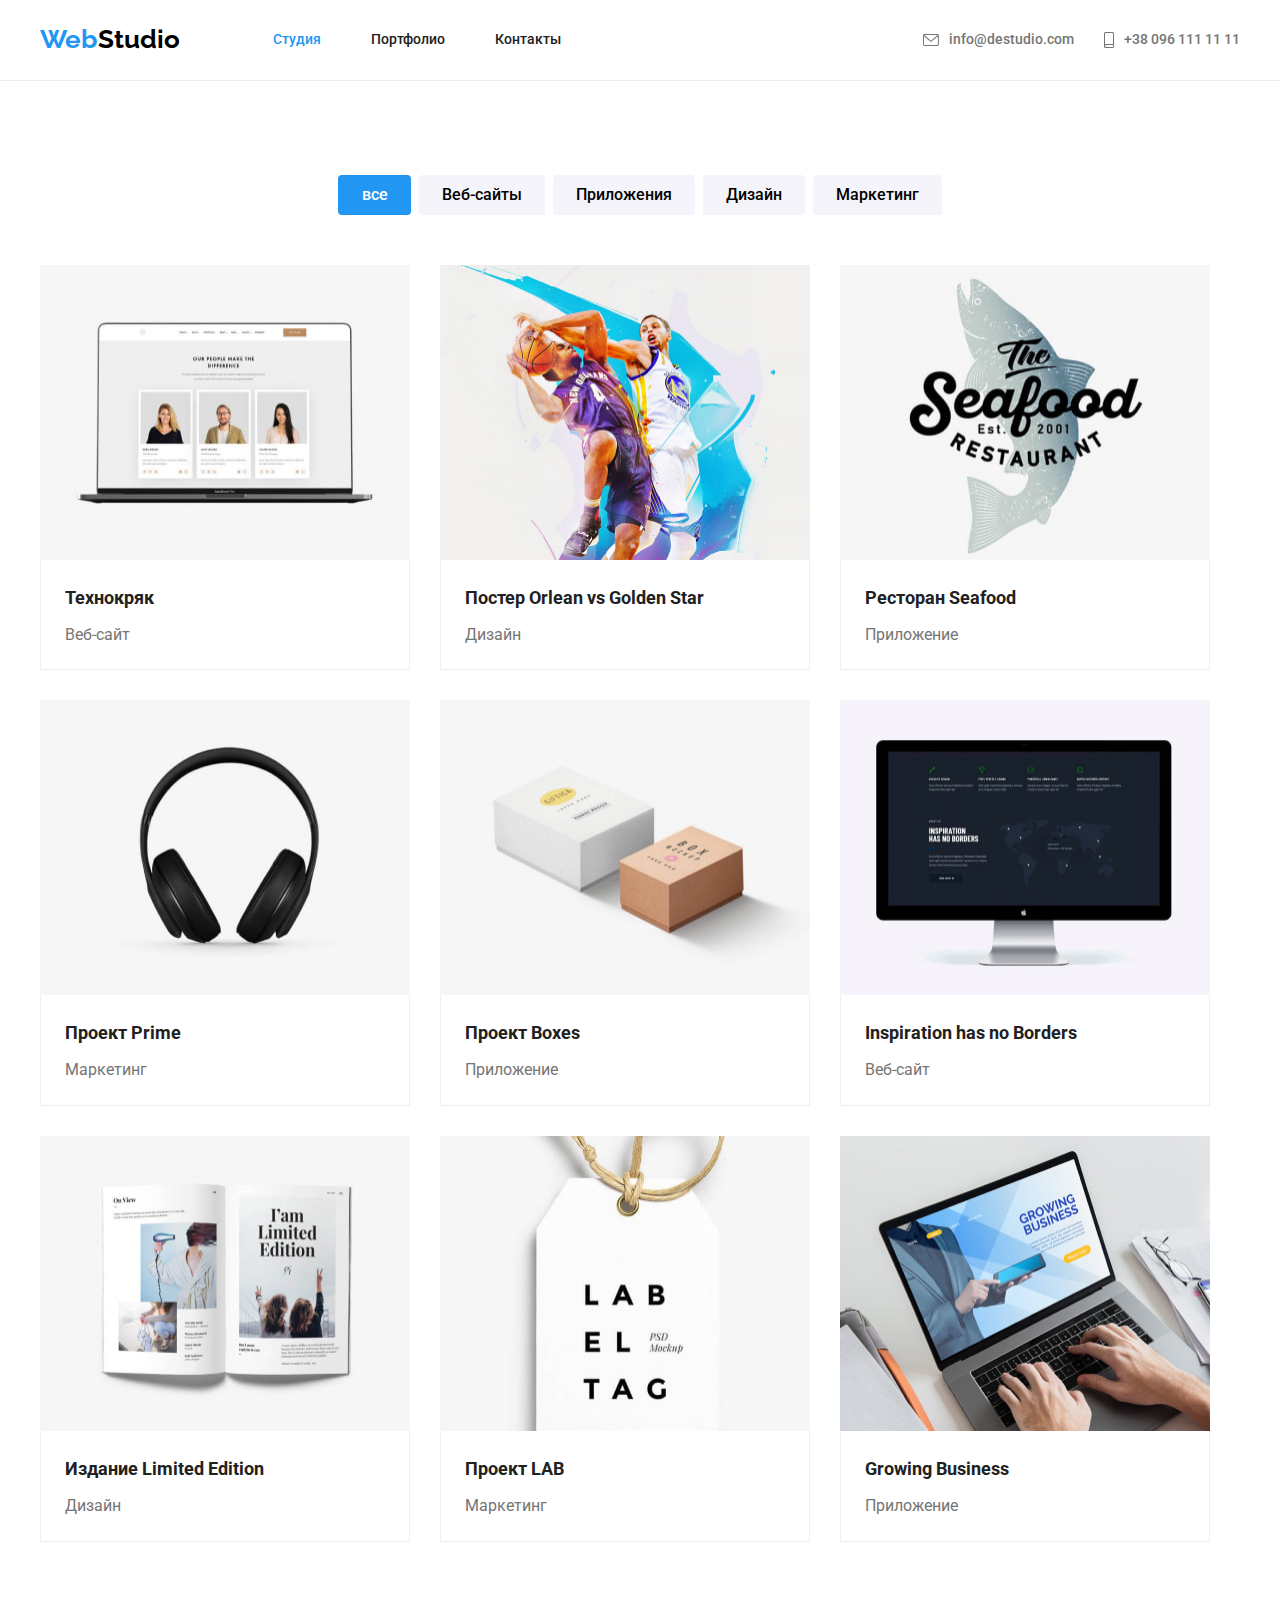
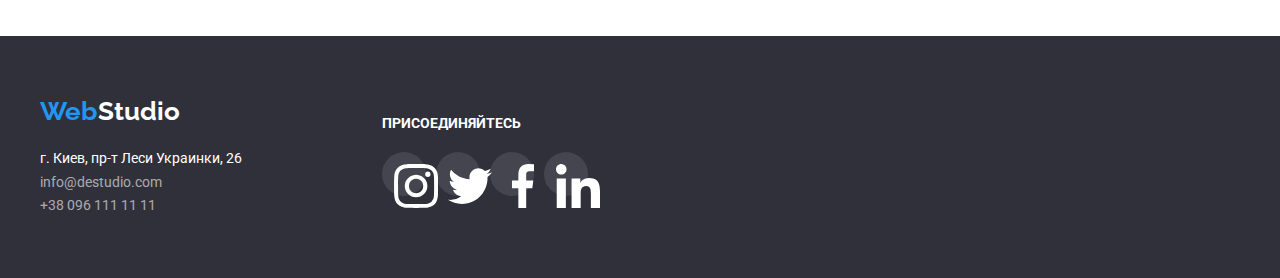
==== portfolio.htm @ 6a509ebc "hm-4" ====
<!DOCTYPE html>
<html lang="ru">
  <head>
    <meta charset="UTF-8" />
    <meta http-equiv="X-UA-Compatible" content="IE=edge" />
    <meta name="viewport" content="width=device-width, initial-scale=1.0" />
    <link rel="preconnect" href="https://fonts.googleapis.com" />
    <link rel="preconnect" href="https://fonts.gstatic.com" crossorigin />
    <link
      href="https://fonts.googleapis.com/css2?family=Raleway:wght@700&family=Roboto:wght@400;500;700;900&display=swap"
      rel="stylesheet"
    />
    <title>Portfolio</title>
    <link
      rel="stylesheet"
      href="https://cdnjs.cloudflare.com/ajax/libs/modern-normalize/1.1.0/modern-normalize.min.css"
      integrity="sha512-wpPYUAdjBVSE4KJnH1VR1HeZfpl1ub8YT/NKx4PuQ5NmX2tKuGu6U/JRp5y+Y8XG2tV+wKQpNHVUX03MfMFn9Q=="
      crossorigin="anonymous"
      referrerpolicy="no-referrer"
    />
    <link rel="stylesheet" href="./css/common.css" />
    <link rel="stylesheet" href="./css/styles.css" />
  </head>
  <body class="page">
    <!-- Шапка -->
    
    <header class="header">
      <div class="conteiner main-header">
        <nav class="nav">
          <a class="logo" href="./index.html">
            <span class="logo-web" lang="en">Web</span>
            <span class="logo-studio" lang="en"> Studio</span></a
          >
          <ul class="nav-list">
            <li class="list">
              <a class="nav-item current" href="./index.html">Студия</a>
            </li>
            <li class="list">
              <a class="nav-item" href="./portfolio.htm">Портфолио</a>
            </li>
            <li class="list"><a class="nav-item" href="">Контакты</a></li>
          </ul>
        </nav>
        <ul class="auth-list">
          <li class="item">
            <a class="auth-link" href="mailto:info@destudio.com">
              <svg class="auth-svg envelop">
                <use href="./img/icons/symbol-defs.svg#envelope"></use>
              </svg>
              info@destudio.com
            </a>
          </li>
          <li class="item">
            <a class="auth-link" href="tel:+380961111111">
              <svg class="auth-svg smartphone">
                <use href="./img/icons/symbol-defs.svg#smartphone"></use>
              </svg>
              +38 096 111 11 11</a
            >
          </li>
        </ul>
      </div>
    </header>
    <main>
      
      <!-- портфолио -->
      <section class="section">
        <div class="conteiner">
          <h1 class="visually-hidden">портфолио</h1>
          <ul class="list-btn">
            <li class="item-btn ">
              <button class="portolio-button current" type="button">все</button>
            </li>
            <li class="item-btn">
              <button class="portolio-button" type="button">Веб-сайты</button>
            </li>
            <li class="item-btn">
              <button class="portolio-button" type="button">Приложения</button>
            </li>
            <li class="item-btn">
              <button class="portolio-button" type="button">Дизайн</button>
            </li>
            <li class="item-btn">
              <button class="portolio-button" type="button">Маркетинг</button>
            </li>
          </ul>
          <ul class="portolio-list">
            <li class="porfolio-item">
              <a class="potfolio-link" href="">
                <img
                  src="./img/portfolio/tehnokryk.jpg"
                  alt=" ноутбук"
                  width="370"
                  height="295"
                />
                <div class="card-text">
                  <h2 class="portolio-title">Технокряк</h2>
                <p class="portfolio-text">Веб-сайт</p>
                </div>
                
              </a>
            </li>
            <li class="porfolio-item">
              <a class="potfolio-link" href="">
                <img
                  src="./img/portfolio/neworlean.jpg"
                  alt="басктбольная команда новый орлеан"
                  width="370"
                  height="295"
                />
                <div class="card-text">
                  <h2 class="portolio-title">
                    Постер <span lang="en">Orlean vs Golden Star</span>
                  </h2>
                  <p class="portfolio-text">Дизайн</p>
                </div>
                
              </a>
            </li>
            <li class="porfolio-item">
              <a class="potfolio-link" href="">
                <img
                  src="./img/portfolio/seafood.jpg"
                  alt="лого ресторона сифуд"
                  width="370"
                  height="295"
                />
                <div class="card-text">
                  <h2 class="portolio-title">
                    Ресторан <span lang="en">Seafood</span>
                  </h2>
                  <p class="portfolio-text">Приложение</p>
                </div>
                
              </a>
            </li>
            <li class="porfolio-item">
              <a class="potfolio-link" href="">
                <img
                  src="./img/portfolio/prime.jpg"
                  alt="наушники"
                  width="370"
                  height="295"
                />
                <div class="card-text">
                  <h2 class="portolio-title">
                    Проект <span lang="en">Prime</span>
                  </h2>
                  <p class="portfolio-text">Маркетинг</p>
                </div>
                
              </a>
            </li>
            <li class="porfolio-item">
              <a class="potfolio-link" href="">
                <img
                  src="./img/portfolio/box.jpg"
                  alt="две коробки"
                  width="370"
                  height="295"
                />
                <div class="card-text">
                  <h2 class="portolio-title">
                    Проект <span lang="en">Boxes</span>
                  </h2>
                  <p class="portfolio-text">Приложение</p>
                </div>
                
              </a>
            </li>
            <li class="porfolio-item">
              <a class="potfolio-link" href="">
                <img
                  src="./img/portfolio/inspiration.jpg"
                  alt="настолный монитор"
                  width="370"
                  height="295"
                />
                <div class="card-text">
                  <h2 class="portolio-title">
                    <span lang="en">Inspiration has no Borders</span>
                  </h2>
                  <p class="portfolio-text">Веб-сайт</p>
                </div>
                
              </a>
            </li>
            <li class="porfolio-item">
              <a class="potfolio-link" href="">
                <img
                  src="./img/portfolio/limedition.jpg"
                  alt="разворот журнала"
                  width="370"
                  height="295"
                />
                <div class="card-text">
                  <h2 class="portolio-title">
                    Издание <span lang="en">Limited Edition</span>
                  </h2>
                  <p class="portfolio-text">Дизайн</p>
                </div>
                
              </a>
            </li>
            <li class="porfolio-item">
              <a class="potfolio-link" href="">
                <img
                  src="./img/portfolio/lab.jpg"
                  alt="бирка с лого лаб"
                  width="370"
                  height="295"
                />
                <div class="card-text">
                  <h2 class="portolio-title">
                    Проект <span lang="en">LAB</span>
                  </h2>
                  <p class="portfolio-text">Маркетинг</p>
                </div>
                
              </a>
            </li>
            <li class="porfolio-item">
              <a class="potfolio-link" href="">
                <img
                  src="./img/portfolio/growingbiz.jpg"
                  alt="набор текста на ноутбуке"
                  width="370"
                  height="295"
                />
                <div class="card-text">
                  <h2 class="portolio-title">
                    <span lang="en">Growing Business</span>
                  </h2>
                  <p class="portfolio-text">Приложение</p>
                </div>
                
              </a>
            </li>
          </ul>
        </div>
      </section>
    </main>
    <!-- подвал -->
    <footer class="footer">
      <div class="conteiner social">
        <div class="address">
          <a class="footer-logo" href="./index.html">
            <span class="logo-web" lang="en">Web</span>
            <span class="footer-studio" lang="en">Studio</span></a
          >
          <address class="address">
            <span>г. Киев, пр-т Леси Украинки, 26</span>

            <ul class="add-link">
              <li>
                <a class="add-item" href="mailto:info@destudio.com"
                  >info@destudio.com</a
                >
              </li>
              <li>
                <a class="add-item" href="tel:+380961111111"
                  >+38 096 111 11 11</a
                >
              </li>
            </ul>
          </address>
        </div>
        <div class="footer-social">
          <p class="social-text">присоединяйтесь</p>
          <ul class="social-list">
            <li class="social-item">
              <a
                class="social-link"
                href="https://www.instagram.com/"
                target="_blank"
                rel="no-referrer nofollow"
                aria-label=" instagram"
              >
                <svg class="svg-footer">
                  <use href="./img/icons/symbol-defs.svg#instagram"></use>
                </svg>
              </a>
            </li>
            <li class="social-item">
              <a
                class="social-link"
                href="https://twitter.com/?lang=ru"
                target="_blank"
                rel="no-referrer nofollow"
                aria-label=" tweeter"
              >
                <svg class="svg-footer">
                  <use href="./img/icons/symbol-defs.svg#twitter"></use>
                </svg>
              </a>
            </li>
            <li class="social-item">
              <a
                class="social-link"
                href="https://www.facebook.com/"
                target="_blank"
                rel="no-referrer nofollow"
                aria-label=" facebook"
              >
                <svg class="svg-footer">
                  <use href="./img/icons/symbol-defs.svg#facebook"></use>
                </svg>
              </a>
            </li>
            <li class="social-item">
              <a
                class="social-link"
                href="https://www.linkedin.com/"
                target="_blank"
                rel="no-referrer nofollow"
                aria-label=" linkid"
              >
                <svg class="svg-footer">
                  <use href="./img/icons/symbol-defs.svg#linkedin"></use>
                </svg>
              </a>
            </li>
          </ul>
        </div>
      </div>
    </footer>
  </body>
</html>
---- css/common.css ----
/* цвет главный черный #212121*/
/* цвет вторичный серый #757575 */
/* цвет кнопки белый #FFFFFF */
/* цвет ссылок в футере белый #FFFFFF60 % */
/* цвет вторичный #2F303A; */
/* цвет ховера #2196F3 */
/* цвет фона блока наш персонал #F5F4FA */
/* цвет лого веб футера */

.list {
    list-style: none;
}

:root {
    --primary-text-color: #212121;
    --titel-text-C: #212121;
    --accent-color: #2196F3;
    --secondary-text-color: #757575;
    --button-text-color: #ffffff;
    --button-bg-color: #2196F3;
    --logo-web-color: #2196F3;
    --section-color: #212121;
    --primary-bg-color: #2F303A;
}



/* ------ COMMON.CSS  создан для треннировки------ */
---- css/styles.css ----
/* цвет главный черный #212121*/
/* цвет вторичный серый #757575 */
/* цвет кнопки белый #FFFFFF */
/* цвет ссылок в футере белый #FFFFFF60 % */
/* цвет вторичный #2F303A; */
/* цвет ховера #2196F3 */
/* цвет фона блока наш персонал #F5F4FA */
/* цвет лого веб футера */

/* font-family: 'Raleway',sans-serif; */

/* outline:2px solid tomato; */

:root {
  --primary-text-color: #212121;
  --secondary-text-color: #757575;
  --titel-text-color: #212121;
  --accent-color: #2196f3;
  --button-text-color: #ffffff;
  --button-bg-color: #2196f3;
  --logo-web-color: #2196f3;
  --section-color: #212121;
  --secondary-bg-color: #2f303a;
  --primary-bg-color: #ffffff;
}

body {
  background-color: var(--primary-bg-color);
  color: var(--primary-text-color);
  font-family: "Roboto", sans-serif;
  margin: 0;
}
a {
  text-decoration: none;
}
img {
  display: block;
}

.conteiner {
  width: 1200px;
  margin-left: auto;
  margin-right: auto;
  padding-left: 15px;
  padding-right: 15px;
}
.main-header {
  display: flex;
  align-items: center;
}
.header {
  border-bottom: 1px solid #ececec;
}

.nav {
  display: flex;
  align-items: center;
}
/* ======================== 

-- шапка--

========================  */

/* лого  в навигации */

.logo {
  margin-right: 93px;

  font-family: "Raleway", sans-serif;
  font-weight: 700;
  font-size: 26px;
  line-height: 1.2;
}
.logo-web {
  color: var(--logo-web-color);
  margin-right: -5px;
}
.logo-studio {
  color: #000000;
}

/* навигация */

.nav-list {
  list-style: none;
  color: var(--primary-text-color);

  font-weight: 500;
  font-size: 14px;
  line-height: 1.07;

  margin-top: 0;
  margin-bottom: 0;
  padding: 0;

  display: flex;
}
.nav-item {
  list-style: none;
  color: var(--primary-text-color);

  font-weight: 500;
  font-size: 14px;
  line-height: 1.14;

  display: block;
  margin-left: 0;
  padding-top: 32px;
  padding-bottom: 32px;
}

.list + .list {
  margin-left: 50px;
}

.nav-item:hover,
.nav-item:focus {
  color: var(--accent-color);
}
.nav-item.current {
  color: var(--accent-color);
}
/*  -- авторизация -- */

.auth-list {
  display: flex;
  

  margin-left: auto;
  margin-top: 0;
  margin-bottom: 0;
  padding: 0;

  font-weight: 500;
  font-size: 14px;
  line-height: 1.14;
  align-items: center;
}
.item {
  display: flex;
  list-style: none;
}
.item + .item{
  margin-left: 30px;
}

.auth-link {
  display: flex;
  

  color: var(--secondary-text-color);
  padding: 0;
  margin: 0;
}

.auth-link:hover,
.auth-link:focus {
  color: var(--accent-color);
  
}

.auth-svg {
  display: block;
  fill: var(--secondary-text-color);
  margin-right: 10px;
  padding: 0;
  margin-top: auto;
  margin-bottom: auto;
}
.envelop {
  width: 16px;
  height: 12px;
}
.smartphone {
  width: 10px;
  height: 16px;
}

.auth-svg:hover,
.auth-svg:focus {
  fill: var(--accent-color);
}

/* ======================== 

 --Герой-- 

========================  */

.hero {
  text-align: center;

  padding-top: 200px;
  padding-bottom: 200px;
}
.hero-title {
  max-width: 696px;
  margin-left: auto;
  margin-right: auto;
  margin-top: 0;
  margin-bottom: 30px;

  font-weight: 900;
  font-size: 44px;
  line-height: 1.36;
  color: #ffffff;
  text-align: center;
  text-transform: uppercase;
}
.overlay {
  max-width: 1600px;
  height: 600px;
  margin-left: auto;
  margin-right: auto;
  background-image: linear-gradient(
      to left,
      rgba(47, 48, 58, 0.4),
      rgba(47, 48, 58, 0.4)
    ),
    url(../img/hero/Img\ \(1\).jpg);
  background-position: center;
  background-size: cover;
  background-repeat: no-repeat;
  background-color: var(--secondary-bg-color);
}

.button {
  color: var(--button-text-color);
  background-color: var(--button-bg-color);
  text-align: center;

  display: inline-block;
  border: 1px solid transparent;
  border-radius: 4px;
  padding: 10px 32px;

  min-width: 200px;
  min-height: 50px;

  font-weight: 700;
  font-size: 16px;
  line-height: 1.87;
}
button:hover,
button:focus {
  background-color: #188ce8;
  cursor: pointer;
}

/* ======================== 

 --особенности--

========================  */

.section {
  font-weight: 700;
  font-size: 36px;
  line-height: 1.17;

  padding-top: 94px;
  padding-bottom: 94px;

  margin-left: 0;
  margin-right: 0;
}
.section-title {
  font-size: 36px;
  line-height: 1.17;

  margin-top: 0;
  margin-bottom: 50px;
  text-align: center;
}
.visually-hidden {
  position: absolute;
  width: 1px;
  height: 1px;
  margin: -1px;
  border: 0;
  padding: 0;
  white-space: nowrap;
  clip-path: inset(100%);
  clip: rect(0 0 0 0);
  overflow: hidden;
}

.pec {
  display: flex;

  margin-top: 0;
  margin-bottom: 0;
  padding: 0;
  list-style: none;
}
.pec-item {
  display: inline-block;
  width: 270px;
}
.pec-item::before {
  display: block;
  content: "";
  width: 270px;
  height: 120px;
  background-size: 70px 70px;

  background-repeat: no-repeat;
  background-position: center;

  margin-bottom: 30px;
  background-color: #f5f4fa;
}
.icon-antenna::before {
  background-image: url(../img/icons/antenna.svg);
}
.pec-item.icon-clock::before {
  background-image: url(../img/icons/clock.svg);
}
.pec-item.icon-diagram::before {
  background-image: url(../img/icons/diagram.svg);
}
.pec-item.icon-astronaut::before {
  background-image: url(../img/icons/astronaut.svg);
}

.pec-item + .pec-item {
  margin-left: 30px;
}
.pec-title {
  display: block;
  font-weight: 700;
  font-size: 14px;
  line-height: 1.14;

  text-transform: uppercase;

  margin-top: 0;
  margin-bottom: 10px;
}

.pec-text {
  color: var(--secondary-text-color);

  font-weight: 400;
  font-size: 14px;
  line-height: 1.71;

  margin-top: 0;
  margin-bottom: 0;
}

/* ======================== 

 --чем мы занимаемся--

========================  */

.section.about {
  padding: 0;
  padding-bottom: 94px;
}
.about-list {
  display: flex;
  margin-top: 0;
  margin-bottom: 0;

  padding: 0;
  list-style: none;
}
.about-item + .about-item {
  margin-left: 30px;
}

/* ======================== 

 --наша команда--

========================  */

.team {
  background-color: #f5f4fa;
}

.team-list {
  display: flex;

  text-align: center;
  list-style: none;
  padding: 0;
  margin-top: 0;
  margin-bottom: 0;
}
.team-item + .team-item {
  margin-left: 30px;
}
.team-item {
  background-color: #ffffff;

  margin-left: 0;
  margin-right: 0;

  box-shadow: 0px 1px 3px rgba(0, 0, 0, 0.12), 0px 1px 1px rgba(0, 0, 0, 0.14),
    0px 2px 1px rgba(0, 0, 0, 0.2);
  border-radius: 0px 0px 4px 4px;
}
.team-title {
  font-weight: 500;
  font-size: 16px;
  line-height: 1.19;

  margin-top: 0;
  margin-bottom: 10px;
}
.team-card {
  padding-top: 30px;
  padding-bottom: 30px;
}
.team-text {
  color: var(--secondary-text-color);

  font-weight: 400;
  font-size: 16px;
  line-height: 1.19;

  margin-top: 0;
  margin-bottom: 16px;
  margin-left: 0;
  margin-right: 0;
  padding-left: 0;
}
.team-social {
  display: flex;
  list-style: none;
}

.team-link{
  display: inline-block;
  
  width: 44px;
  height: 44px;
  border-radius: 50%;
  margin: 0;
  padding: 0;
 
 }
  .team-social-item + .team-social-item {
  
  margin-left: 10px;
}
.team-link:hover{

  background-color: var(--accent-color);
  fill: #ffffff;
}

.svg-team {
  width: 44px;
  height: 44px;
  fill: #afb1b8;

  padding: 14px 14px;
 
}
.svg-team:hover,
.svg-team:focus {
  fill: #ffffff;
 

}

/* ======================== 

 --постоянные клиенты--

========================  */
.costumers-list {
  display: flex;
  list-style: none;
  margin: 0;
  padding: 0;
  margin-left: auto;
}
.costumers-item {
  width: 170px;
  height: 92px;
  border: 1px solid #afb1b8;
  border-radius: 4px;
  background-color: transparent;
}
.costumers-item:hover {
  border: 1px solid var(--accent-color);
  border-radius: 4px;
  
}
.costumers-item + .costumers-item {
  margin-left: 30px;
}
.svg-logo {
  fill: #afb1b8;
  width: 170px;
  height: 92px;
  padding: 16px 32px;
 
}
.svg-logo:hover,
.svg-logo:focus {
  fill:var(--accent-color);
}



/* ======================== 

--футер--

========================  */

.footer {
  background-color: var(--secondary-bg-color);
  color: #ffffff;
  padding-top: 60px;
  padding-bottom: 60px;
}
/* лого в футере*/

.footer-logo {
  display: block;
  margin-bottom: 20px;

  font-family: "Raleway", sans-serif;
  font-weight: 700;
  font-size: 26px;
  line-height: 1.2;
}

.footer-studio {
  color: #ffffff;
}

/* адрес в подвале */
address {
  color: #ffffff;
  font-style: normal;
  font-size: 14px;
  line-height: 1.7;

  margin-bottom: 0;
}
.address {
  display: inline-block;
  margin-right: 70px;
}

.add-link {
  list-style: none;
  color: rgba(255, 255, 255, 0.6);

  margin-top: 0;
  margin-bottom: 0;
  padding: 0;
}

.add-item {
  color: rgba(255, 255, 255, 0.6);
}
.social{
  display: flex;
}
.social-item {
  
  margin-top: 0;
  margin-bottom: 0;
  list-style: none;
  width: 44px;
  height: 44px;
  border-radius: 50%;
  background-color:rgba(255, 255, 255, 0.1);
}
.social-item:hover,
.social-item:focus{
  background-color:var(--accent-color);
}

.social-item + .social-item {
  margin-left: 10px;
}
.social-list {
  display: flex;
  list-style: none;
  margin: 0;
  padding: 0;
}
.social-text {
  display: flex;
  
  margin-top: 0;
  margin-bottom: 20px;
  font-weight: 700;
  font-size: 14px;
  line-height: 1.14;
  text-transform: uppercase;
  padding-top: 20px;
  
}
.social-link {

   margin: 0; 
}
.svg-footer{
  display:inline-block;
  fill: #ffffff;
  width: 44px;
  height: 44px;
  padding: 12px;
}



/* -------------------------------- 
==============================

        --портфолио--       

============================== 
-----------------------------------*/

/* ======================== 

-- секция портфолио--

========================  */

.portolio-button {
  display: inline-block;
  background-color: #f5f4fa;

  border: 1px solid transparent;
  border-radius: 4px;
  padding: 6px 22px;
  min-width: 73px;
  text-align: center;

  font-family: inherit;
  font-weight: 500;
  font-size: 16px;
  line-height: 1.62;

  margin-top: 0;
  margin-bottom: 0;
}
.list-btn {
  display: flex;
  justify-content: center;

  margin-top: 0;
  margin-bottom: 50px;
  list-style: none;
  padding-left: 0;
}
.item-btn {
  display: flex;

  padding-top: 0;
  margin-top: 0;
}
.item-btn:hover,
.item-btn:focus {
  background-color: var(--accent-color);
  color: var(--button-text-color);
  border-radius: 4px;
}
.portolio-button.current {
  color: var(--button-text-color);
  background-color: var(--button-bg-color);
}

.item-btn + .item-btn {
  margin-left: 8px;
}

.portolio-button:hover,
.portolio-button:focus {
  color: var(--button-text-color);
  background-color: var(--button-bg-color);

  cursor: pointer;
}

.portolio-list {
  display: flex;
  flex-wrap: wrap;
  list-style: none;
  margin: 0;
  padding: 0;
}
.porfolio-item {
  width: 370px;
  margin-right: 30px;
  margin-bottom: 30px;



}
.porfolio-item:hover,
.porfolio-item:focus {
  box-shadow: 0px 1px 1px rgba(0, 0, 0, 0.12), 0px 4px 4px rgba(0, 0, 0, 0.06),
    1px 4px 6px rgba(0, 0, 0, 0.16);
}
.porfolio-item:nth-of-type(3n-2) {
  margin-left: 0;
}
.porfolio-item:nth-of-type(3n) {
  margin-right: 0;
}

.porfolio-item:nth-last-of-type(-n + 3) {
  margin-bottom: 0;
}

.portolio-title {
  color: var(--primary-text-color);
  font-weight: 700;
  font-size: 18px;
  line-height: 2;

  margin-top: 0;
  margin-bottom: 4px;
}
.portfolio-text {
  color: var(--secondary-text-color);

  font-weight: 400;
  font-size: 16px;
  line-height: 1.85;

  margin-top: 0;
  margin-bottom: 0;
}
.card-text {
  padding: 20px 24px;
  border-right: 1px solid #eeeeee;
  border-bottom: 1px solid #eeeeee;
  border-left: 1px solid #eeeeee;
}
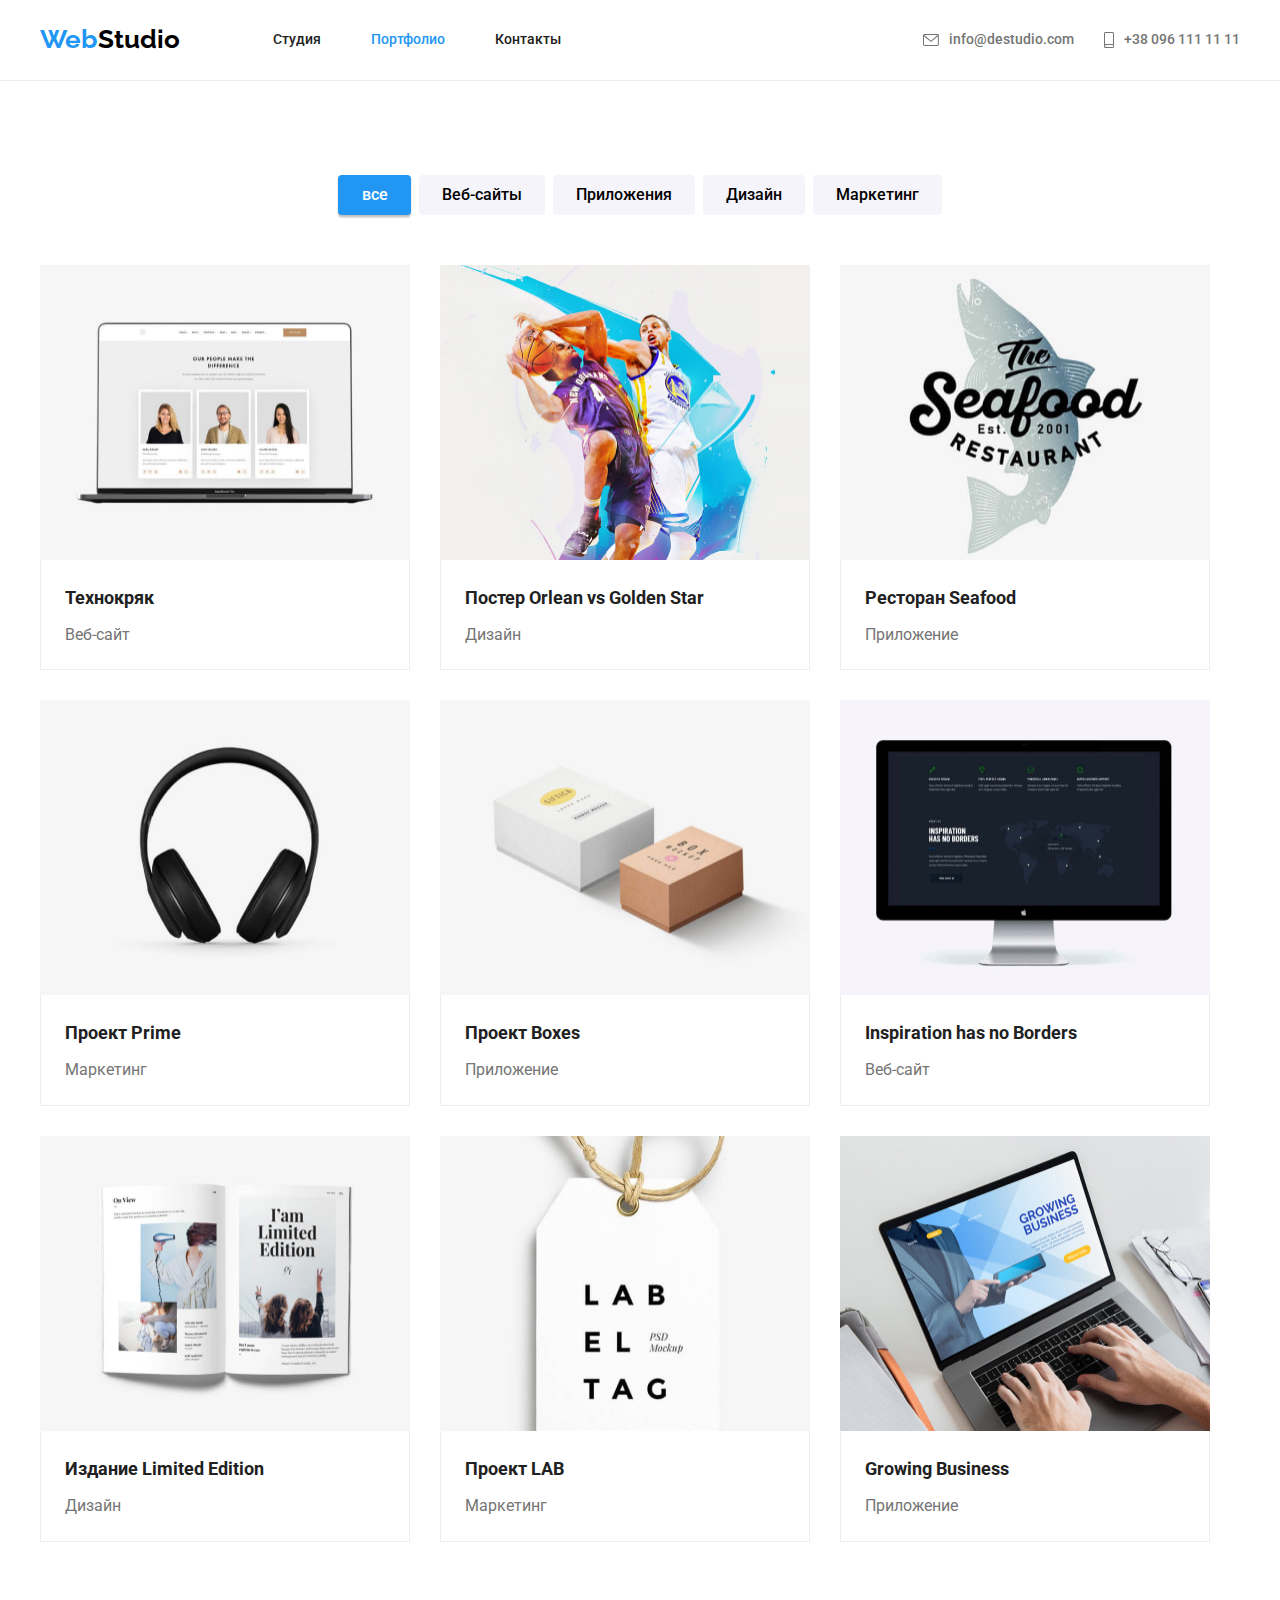
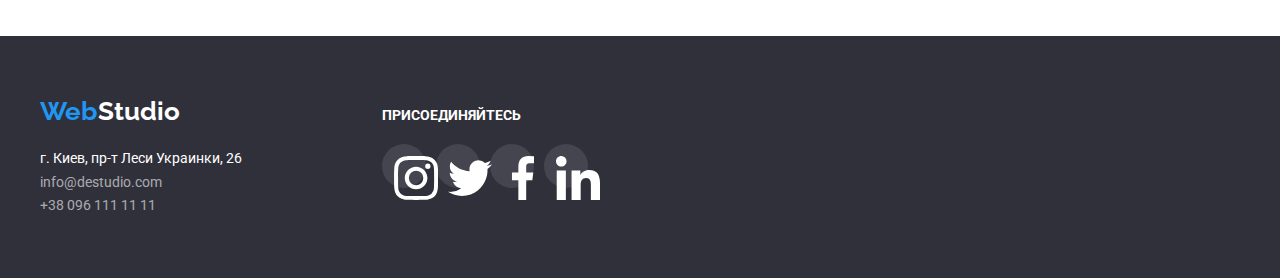
==== commit b9c9cece: "hm-4" ====
--- a/portfolio.htm
+++ b/portfolio.htm
@@ -33,10 +33,10 @@
           >
           <ul class="nav-list">
             <li class="list">
-              <a class="nav-item current" href="./index.html">Студия</a>
+              <a class="nav-item " href="./index.html">Студия</a>
             </li>
             <li class="list">
-              <a class="nav-item" href="./portfolio.htm">Портфолио</a>
+              <a class="nav-item current " href="./portfolio.htm">Портфолио</a>
             </li>
             <li class="list"><a class="nav-item" href="">Контакты</a></li>
           </ul>
--- a/css/styles.css
+++ b/css/styles.css
@@ -125,7 +125,6 @@
 
 .auth-list {
   display: flex;
-  
 
   margin-left: auto;
   margin-top: 0;
@@ -141,13 +140,12 @@
   display: flex;
   list-style: none;
 }
-.item + .item{
+.item + .item {
   margin-left: 30px;
 }
 
 .auth-link {
   display: flex;
-  
 
   color: var(--secondary-text-color);
   padding: 0;
@@ -157,16 +155,17 @@
 .auth-link:hover,
 .auth-link:focus {
   color: var(--accent-color);
-  
 }
 
 .auth-svg {
   display: block;
-  fill: var(--secondary-text-color);
+
   margin-right: 10px;
   padding: 0;
   margin-top: auto;
   margin-bottom: auto;
+
+  fill: currentColor;
 }
 .envelop {
   width: 16px;
@@ -431,42 +430,42 @@
 }
 .team-social {
   display: flex;
-  list-style: none;
-}
-
-.team-link{
-  display: inline-block;
-  
+  justify-content: center;
+  padding: 0;
+  margin: 0;
+
+  list-style: none;
+}
+.team-social-item {
+  display: flex;
+}
+.team-social-item + .team-social-item {
+  margin-left: 10px;
+}
+.team-link {
+  display: flex;
+  justify-content: center;
   width: 44px;
   height: 44px;
   border-radius: 50%;
   margin: 0;
   padding: 0;
- 
- }
-  .team-social-item + .team-social-item {
-  
-  margin-left: 10px;
-}
-.team-link:hover{
-
+  color: #ffffff;
+  fill: #afb1b8;
+}
+
+.team-link:hover {
   background-color: var(--accent-color);
-  fill: #ffffff;
+  fill: currentColor;
 }
 
 .svg-team {
-  width: 44px;
-  height: 44px;
-  fill: #afb1b8;
-
-  padding: 14px 14px;
- 
-}
-.svg-team:hover,
-.svg-team:focus {
-  fill: #ffffff;
- 
-
+  display: block;
+
+  width: 20px;
+  height: 20px;
+  margin-top: auto;
+  margin-bottom: auto;
 }
 
 /* ======================== 
@@ -479,36 +478,39 @@
   list-style: none;
   margin: 0;
   padding: 0;
-  margin-left: auto;
-}
-.costumers-item {
+  justify-content: center;
+}
+
+.costumers-item + .costumers-item {
+  margin-left: 30px;
+}
+.costumer-link {
+  display: flex;
+  justify-content: center;
   width: 170px;
+
   height: 92px;
+  padding: 0;
+
   border: 1px solid #afb1b8;
   border-radius: 4px;
-  background-color: transparent;
-}
-.costumers-item:hover {
+
+  color: #afb1b8;
+  fill: currentColor;
+}
+.costumer-link:hover {
+  color: var(--accent-color);
   border: 1px solid var(--accent-color);
-  border-radius: 4px;
-  
-}
-.costumers-item + .costumers-item {
-  margin-left: 30px;
 }
 .svg-logo {
-  fill: #afb1b8;
-  width: 170px;
-  height: 92px;
-  padding: 16px 32px;
- 
-}
-.svg-logo:hover,
-.svg-logo:focus {
-  fill:var(--accent-color);
-}
-
-
+  display: flex;
+
+  width: 106px;
+  height: 60px;
+
+  margin-top: auto;
+  margin-bottom: auto;
+}
 
 /* ======================== 
 
@@ -564,22 +566,22 @@
 .add-item {
   color: rgba(255, 255, 255, 0.6);
 }
-.social{
-  display: flex;
+.social {
+  display: flex;
+  align-items: baseline;
 }
 .social-item {
-  
   margin-top: 0;
   margin-bottom: 0;
   list-style: none;
   width: 44px;
   height: 44px;
   border-radius: 50%;
-  background-color:rgba(255, 255, 255, 0.1);
+  background-color: rgba(255, 255, 255, 0.1);
 }
 .social-item:hover,
-.social-item:focus{
-  background-color:var(--accent-color);
+.social-item:focus {
+  background-color: var(--accent-color);
 }
 
 .social-item + .social-item {
@@ -593,29 +595,24 @@
 }
 .social-text {
   display: flex;
-  
+
   margin-top: 0;
   margin-bottom: 20px;
   font-weight: 700;
   font-size: 14px;
   line-height: 1.14;
   text-transform: uppercase;
-  padding-top: 20px;
-  
 }
 .social-link {
-
-   margin: 0; 
-}
-.svg-footer{
-  display:inline-block;
+  margin: 0;
+}
+.svg-footer {
+  display: inline-block;
   fill: #ffffff;
   width: 44px;
   height: 44px;
   padding: 12px;
 }
-
-
 
 /* -------------------------------- 
 ==============================
@@ -673,6 +670,9 @@
 .portolio-button.current {
   color: var(--button-text-color);
   background-color: var(--button-bg-color);
+  box-shadow: 0px 3px 1px rgba(0, 0, 0, 0.1), 0px 1px 2px rgba(0, 0, 0, 0.08),
+    0px 2px 2px rgba(0, 0, 0, 0.12);
+  border-radius: 4px;
 }
 
 .item-btn + .item-btn {
@@ -685,6 +685,10 @@
   background-color: var(--button-bg-color);
 
   cursor: pointer;
+
+  box-shadow: 0px 3px 1px rgba(0, 0, 0, 0.1), 0px 1px 2px rgba(0, 0, 0, 0.08),
+    0px 2px 2px rgba(0, 0, 0, 0.12);
+  border-radius: 4px;
 }
 
 .portolio-list {
@@ -698,12 +702,12 @@
   width: 370px;
   margin-right: 30px;
   margin-bottom: 30px;
-
-
-
-}
-.porfolio-item:hover,
-.porfolio-item:focus {
+}
+.potfolio-link{
+  display: block;
+}
+.potfolio-link:hover,
+.potfolio-link:focus {
   box-shadow: 0px 1px 1px rgba(0, 0, 0, 0.12), 0px 4px 4px rgba(0, 0, 0, 0.06),
     1px 4px 6px rgba(0, 0, 0, 0.16);
 }
